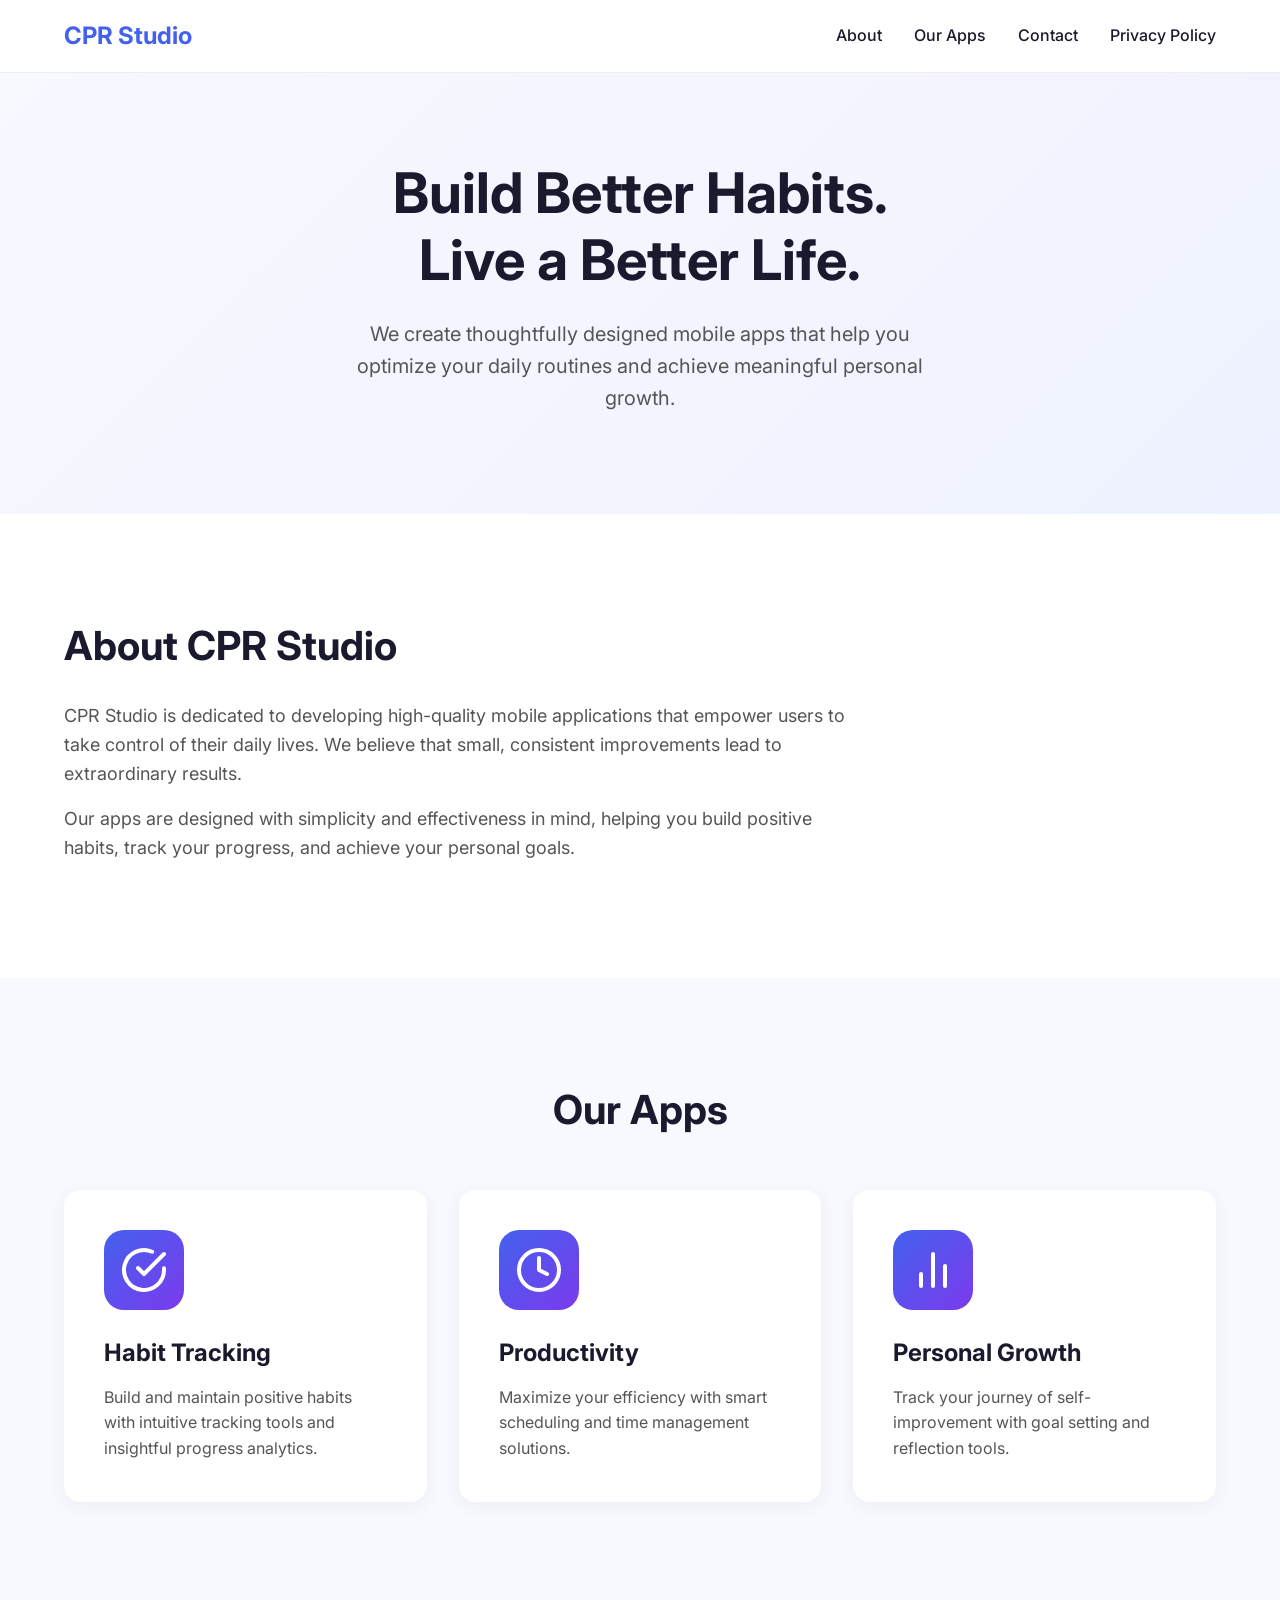
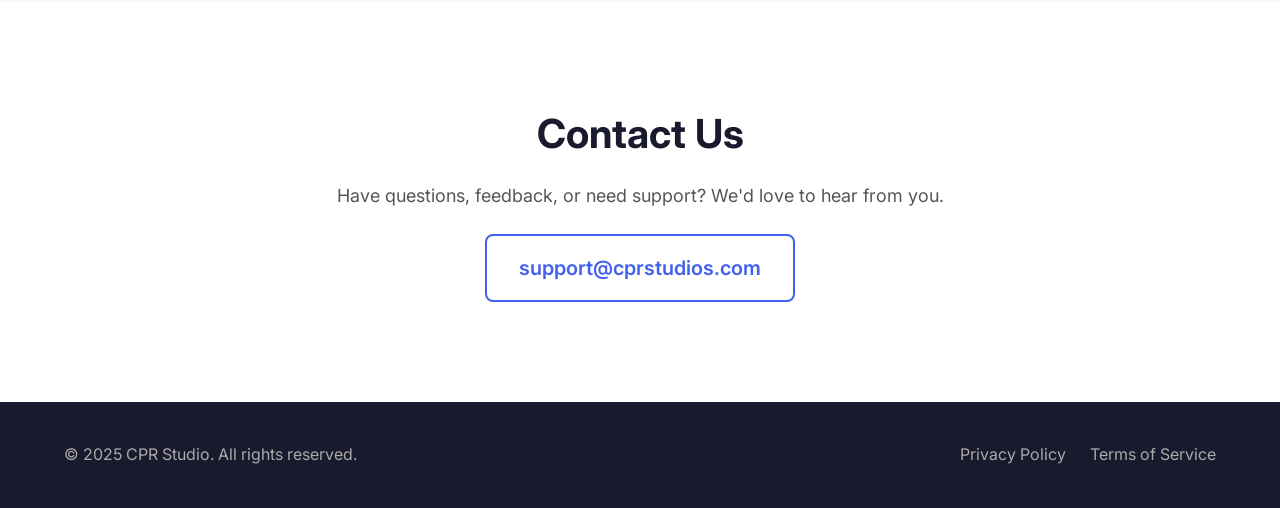
==== index.html @ 20caffec "Initial website for CPR Studio Add landing page, privacy policy, and terms of service for Apple Deve" ====
<!DOCTYPE html>
<html lang="en">
<head>
    <meta charset="UTF-8">
    <meta name="viewport" content="width=device-width, initial-scale=1.0">
    <title>CPR Studio - Mobile Apps for Personal Growth</title>
    <link rel="stylesheet" href="styles.css">
    <link rel="preconnect" href="https://fonts.googleapis.com">
    <link rel="preconnect" href="https://fonts.gstatic.com" crossorigin>
    <link href="https://fonts.googleapis.com/css2?family=Inter:wght@400;500;600;700&display=swap" rel="stylesheet">
</head>
<body>
    <header>
        <nav class="container">
            <div class="logo">CPR Studio</div>
            <ul class="nav-links">
                <li><a href="#about">About</a></li>
                <li><a href="#apps">Our Apps</a></li>
                <li><a href="#contact">Contact</a></li>
                <li><a href="privacy.html">Privacy Policy</a></li>
            </ul>
        </nav>
    </header>

    <main>
        <section class="hero">
            <div class="container">
                <h1>Build Better Habits.<br>Live a Better Life.</h1>
                <p>We create thoughtfully designed mobile apps that help you optimize your daily routines and achieve meaningful personal growth.</p>
            </div>
        </section>

        <section id="about" class="about">
            <div class="container">
                <h2>About CPR Studio</h2>
                <p>CPR Studio is dedicated to developing high-quality mobile applications that empower users to take control of their daily lives. We believe that small, consistent improvements lead to extraordinary results.</p>
                <p>Our apps are designed with simplicity and effectiveness in mind, helping you build positive habits, track your progress, and achieve your personal goals.</p>
            </div>
        </section>

        <section id="apps" class="apps">
            <div class="container">
                <h2>Our Apps</h2>
                <div class="apps-grid">
                    <div class="app-card">
                        <div class="app-icon">
                            <svg xmlns="http://www.w3.org/2000/svg" width="48" height="48" viewBox="0 0 24 24" fill="none" stroke="currentColor" stroke-width="2" stroke-linecap="round" stroke-linejoin="round">
                                <path d="M22 11.08V12a10 10 0 1 1-5.93-9.14"></path>
                                <polyline points="22 4 12 14.01 9 11.01"></polyline>
                            </svg>
                        </div>
                        <h3>Habit Tracking</h3>
                        <p>Build and maintain positive habits with intuitive tracking tools and insightful progress analytics.</p>
                    </div>
                    <div class="app-card">
                        <div class="app-icon">
                            <svg xmlns="http://www.w3.org/2000/svg" width="48" height="48" viewBox="0 0 24 24" fill="none" stroke="currentColor" stroke-width="2" stroke-linecap="round" stroke-linejoin="round">
                                <circle cx="12" cy="12" r="10"></circle>
                                <polyline points="12 6 12 12 16 14"></polyline>
                            </svg>
                        </div>
                        <h3>Productivity</h3>
                        <p>Maximize your efficiency with smart scheduling and time management solutions.</p>
                    </div>
                    <div class="app-card">
                        <div class="app-icon">
                            <svg xmlns="http://www.w3.org/2000/svg" width="48" height="48" viewBox="0 0 24 24" fill="none" stroke="currentColor" stroke-width="2" stroke-linecap="round" stroke-linejoin="round">
                                <path d="M18 20V10"></path>
                                <path d="M12 20V4"></path>
                                <path d="M6 20v-6"></path>
                            </svg>
                        </div>
                        <h3>Personal Growth</h3>
                        <p>Track your journey of self-improvement with goal setting and reflection tools.</p>
                    </div>
                </div>
            </div>
        </section>

        <section id="contact" class="contact">
            <div class="container">
                <h2>Contact Us</h2>
                <p>Have questions, feedback, or need support? We'd love to hear from you.</p>
                <a href="mailto:support@cprstudios.com" class="email-link">support@cprstudios.com</a>
            </div>
        </section>
    </main>

    <footer>
        <div class="container">
            <p>&copy; 2025 CPR Studio. All rights reserved.</p>
            <div class="footer-links">
                <a href="privacy.html">Privacy Policy</a>
                <a href="terms.html">Terms of Service</a>
            </div>
        </div>
    </footer>
</body>
</html>
---- styles.css ----
* {
    margin: 0;
    padding: 0;
    box-sizing: border-box;
}

body {
    font-family: 'Inter', -apple-system, BlinkMacSystemFont, 'Segoe UI', Roboto, sans-serif;
    line-height: 1.6;
    color: #1a1a2e;
    background-color: #ffffff;
}

.container {
    max-width: 1200px;
    margin: 0 auto;
    padding: 0 24px;
}

/* Header */
header {
    position: fixed;
    top: 0;
    left: 0;
    right: 0;
    background: rgba(255, 255, 255, 0.95);
    backdrop-filter: blur(10px);
    z-index: 1000;
    border-bottom: 1px solid #eee;
}

header nav {
    display: flex;
    justify-content: space-between;
    align-items: center;
    height: 72px;
}

.logo {
    font-size: 1.5rem;
    font-weight: 700;
    color: #4361ee;
}

.nav-links {
    display: flex;
    list-style: none;
    gap: 32px;
}

.nav-links a {
    text-decoration: none;
    color: #1a1a2e;
    font-weight: 500;
    transition: color 0.2s;
}

.nav-links a:hover {
    color: #4361ee;
}

/* Hero Section */
.hero {
    padding: 160px 0 100px;
    background: linear-gradient(135deg, #f8f9ff 0%, #eef1ff 100%);
    text-align: center;
}

.hero h1 {
    font-size: 3.5rem;
    font-weight: 700;
    line-height: 1.2;
    margin-bottom: 24px;
    color: #1a1a2e;
}

.hero p {
    font-size: 1.25rem;
    color: #555;
    max-width: 600px;
    margin: 0 auto;
}

/* About Section */
.about {
    padding: 100px 0;
}

.about h2 {
    font-size: 2.5rem;
    margin-bottom: 24px;
    color: #1a1a2e;
}

.about p {
    font-size: 1.125rem;
    color: #555;
    margin-bottom: 16px;
    max-width: 800px;
}

/* Apps Section */
.apps {
    padding: 100px 0;
    background: #f8f9ff;
}

.apps h2 {
    font-size: 2.5rem;
    margin-bottom: 48px;
    text-align: center;
    color: #1a1a2e;
}

.apps-grid {
    display: grid;
    grid-template-columns: repeat(auto-fit, minmax(300px, 1fr));
    gap: 32px;
}

.app-card {
    background: #ffffff;
    padding: 40px;
    border-radius: 16px;
    box-shadow: 0 4px 20px rgba(0, 0, 0, 0.05);
    transition: transform 0.2s, box-shadow 0.2s;
}

.app-card:hover {
    transform: translateY(-4px);
    box-shadow: 0 8px 30px rgba(0, 0, 0, 0.1);
}

.app-icon {
    width: 80px;
    height: 80px;
    background: linear-gradient(135deg, #4361ee 0%, #7c3aed 100%);
    border-radius: 20px;
    display: flex;
    align-items: center;
    justify-content: center;
    margin-bottom: 24px;
    color: white;
}

.app-card h3 {
    font-size: 1.5rem;
    margin-bottom: 12px;
    color: #1a1a2e;
}

.app-card p {
    color: #555;
}

/* Contact Section */
.contact {
    padding: 100px 0;
    text-align: center;
}

.contact h2 {
    font-size: 2.5rem;
    margin-bottom: 16px;
    color: #1a1a2e;
}

.contact p {
    font-size: 1.125rem;
    color: #555;
    margin-bottom: 24px;
}

.email-link {
    display: inline-block;
    font-size: 1.25rem;
    color: #4361ee;
    text-decoration: none;
    font-weight: 600;
    padding: 16px 32px;
    border: 2px solid #4361ee;
    border-radius: 8px;
    transition: all 0.2s;
}

.email-link:hover {
    background: #4361ee;
    color: white;
}

/* Footer */
footer {
    background: #1a1a2e;
    color: #fff;
    padding: 40px 0;
}

footer .container {
    display: flex;
    justify-content: space-between;
    align-items: center;
    flex-wrap: wrap;
    gap: 16px;
}

footer p {
    color: #aaa;
}

.footer-links {
    display: flex;
    gap: 24px;
}

.footer-links a {
    color: #aaa;
    text-decoration: none;
    transition: color 0.2s;
}

.footer-links a:hover {
    color: #fff;
}

/* Legal Pages */
.legal-page {
    padding: 120px 0 80px;
    min-height: calc(100vh - 200px);
}

.legal-page h1 {
    font-size: 2.5rem;
    margin-bottom: 8px;
    color: #1a1a2e;
}

.legal-page .last-updated {
    color: #888;
    margin-bottom: 40px;
}

.legal-page h2 {
    font-size: 1.5rem;
    margin-top: 40px;
    margin-bottom: 16px;
    color: #1a1a2e;
}

.legal-page p,
.legal-page ul,
.legal-page li {
    color: #555;
    margin-bottom: 16px;
}

.legal-page ul {
    padding-left: 24px;
}

.legal-page li {
    margin-bottom: 8px;
}

.legal-page a {
    color: #4361ee;
}

/* Responsive */
@media (max-width: 768px) {
    .hero h1 {
        font-size: 2.5rem;
    }

    .nav-links {
        display: none;
    }

    .apps-grid {
        grid-template-columns: 1fr;
    }

    footer .container {
        flex-direction: column;
        text-align: center;
    }
}
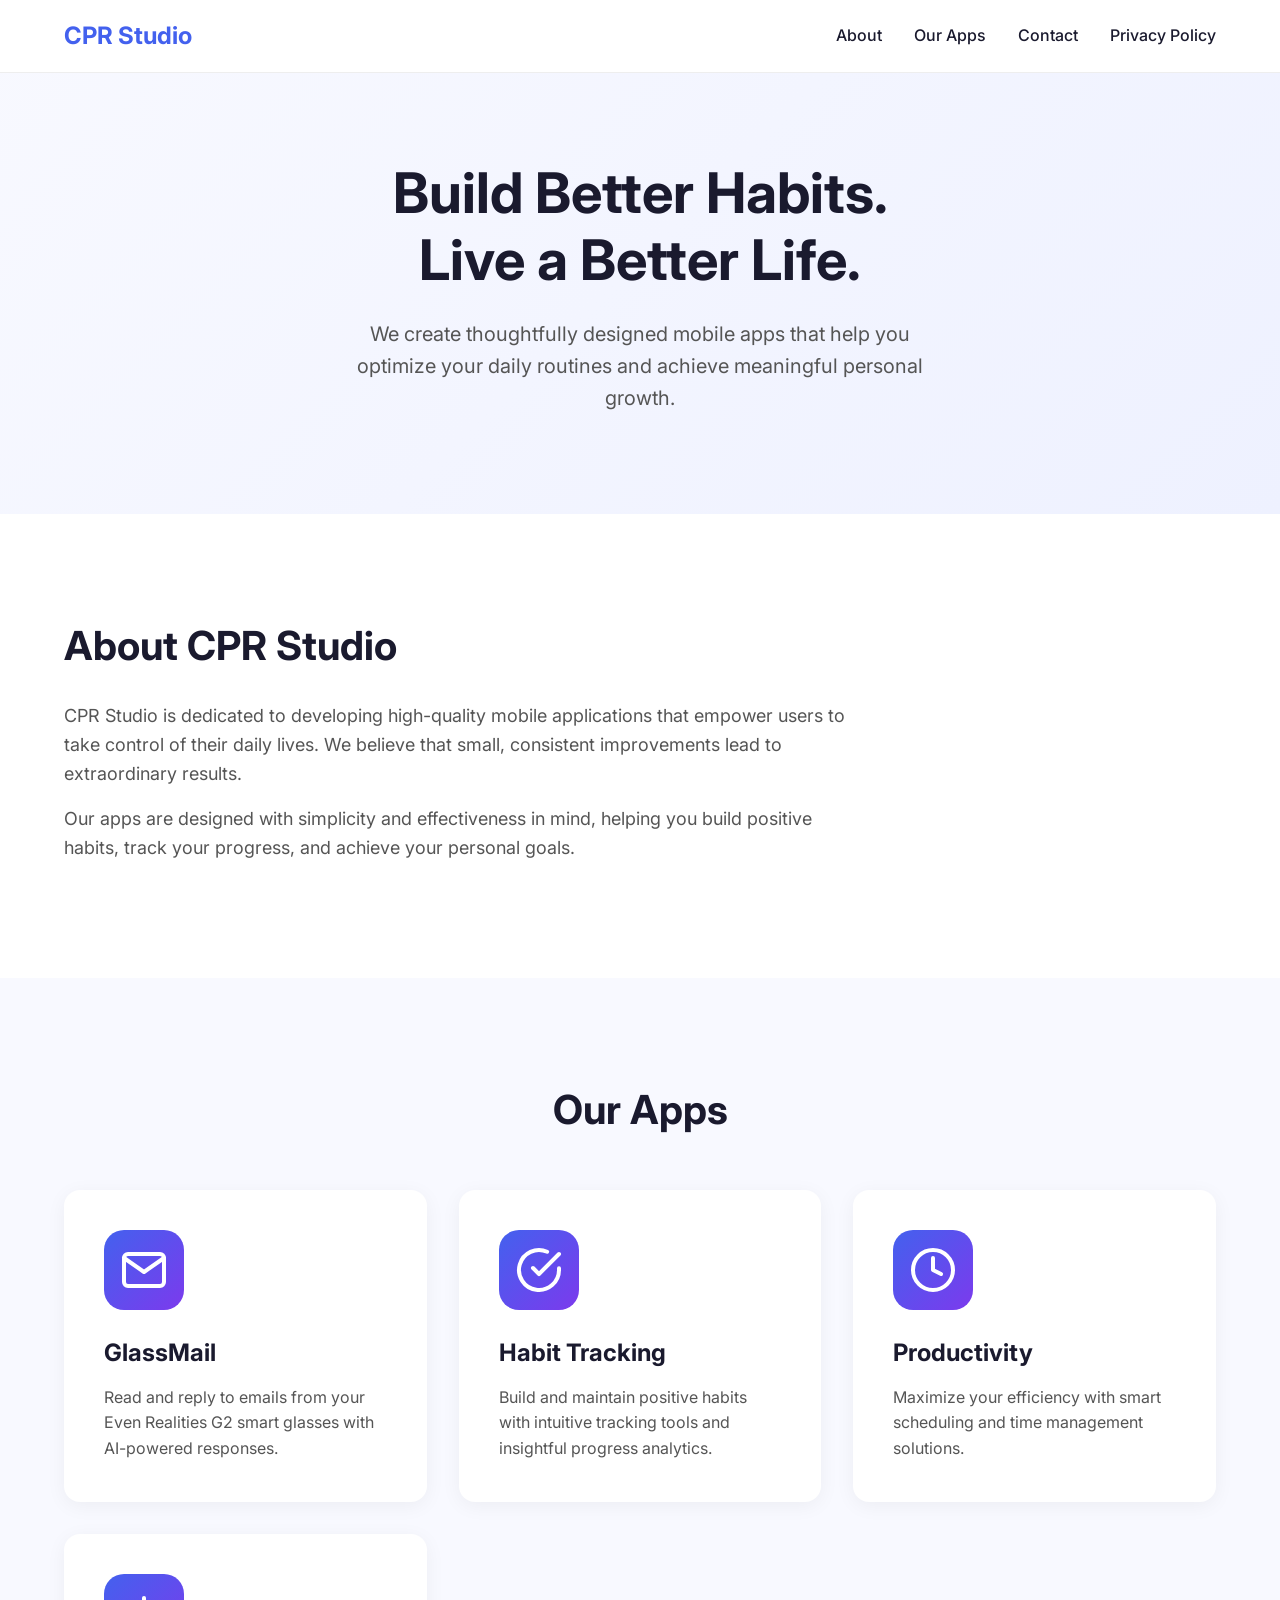
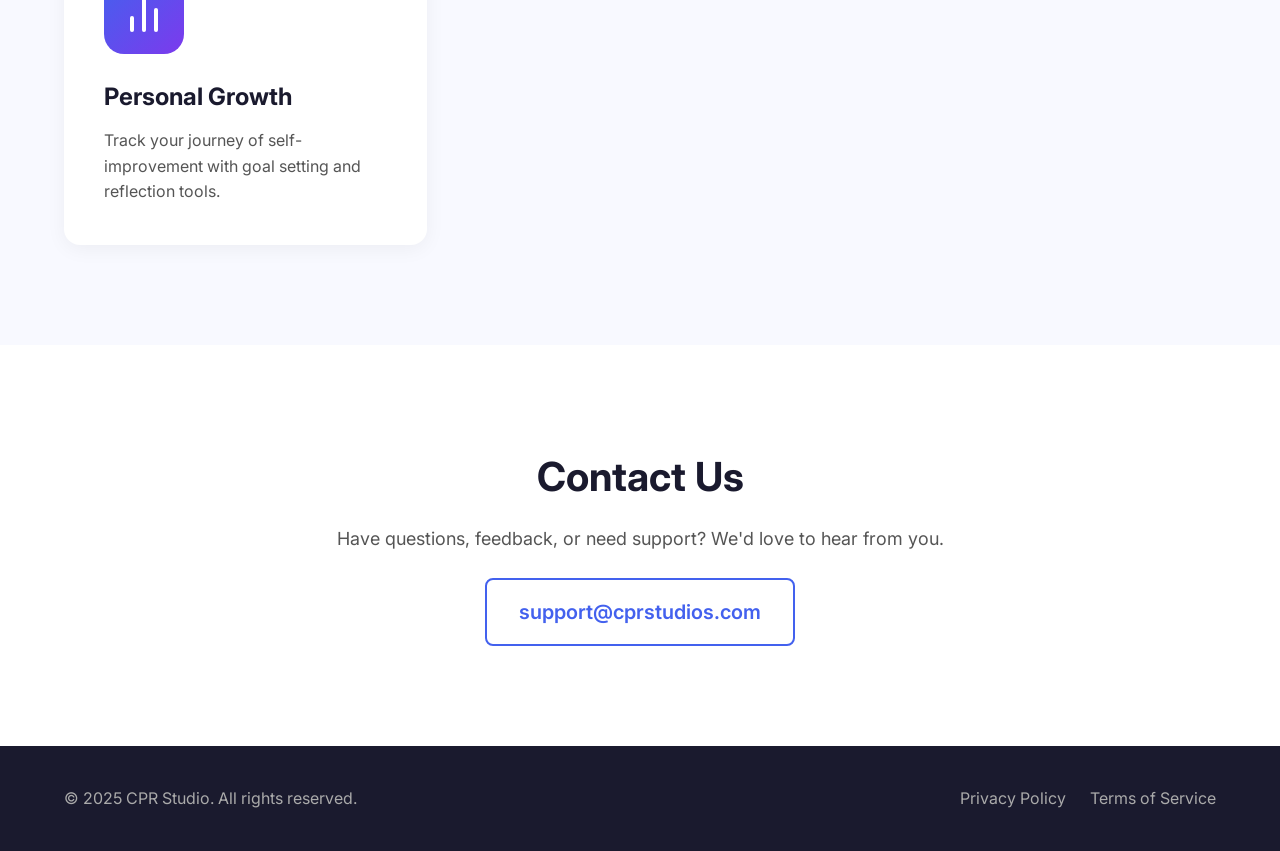
==== commit 28c7d43f: "Add GlassMail landing page" ====
--- a/index.html
+++ b/index.html
@@ -42,6 +42,16 @@
             <div class="container">
                 <h2>Our Apps</h2>
                 <div class="apps-grid">
+                    <a href="glassmail.html" class="app-card" style="text-decoration: none; color: inherit;">
+                        <div class="app-icon">
+                            <svg xmlns="http://www.w3.org/2000/svg" width="48" height="48" viewBox="0 0 24 24" fill="none" stroke="currentColor" stroke-width="2" stroke-linecap="round" stroke-linejoin="round">
+                                <path d="M4 4h16c1.1 0 2 .9 2 2v12c0 1.1-.9 2-2 2H4c-1.1 0-2-.9-2-2V6c0-1.1.9-2 2-2z"></path>
+                                <polyline points="22,6 12,13 2,6"></polyline>
+                            </svg>
+                        </div>
+                        <h3>GlassMail</h3>
+                        <p>Read and reply to emails from your Even Realities G2 smart glasses with AI-powered responses.</p>
+                    </a>
                     <div class="app-card">
                         <div class="app-icon">
                             <svg xmlns="http://www.w3.org/2000/svg" width="48" height="48" viewBox="0 0 24 24" fill="none" stroke="currentColor" stroke-width="2" stroke-linecap="round" stroke-linejoin="round">
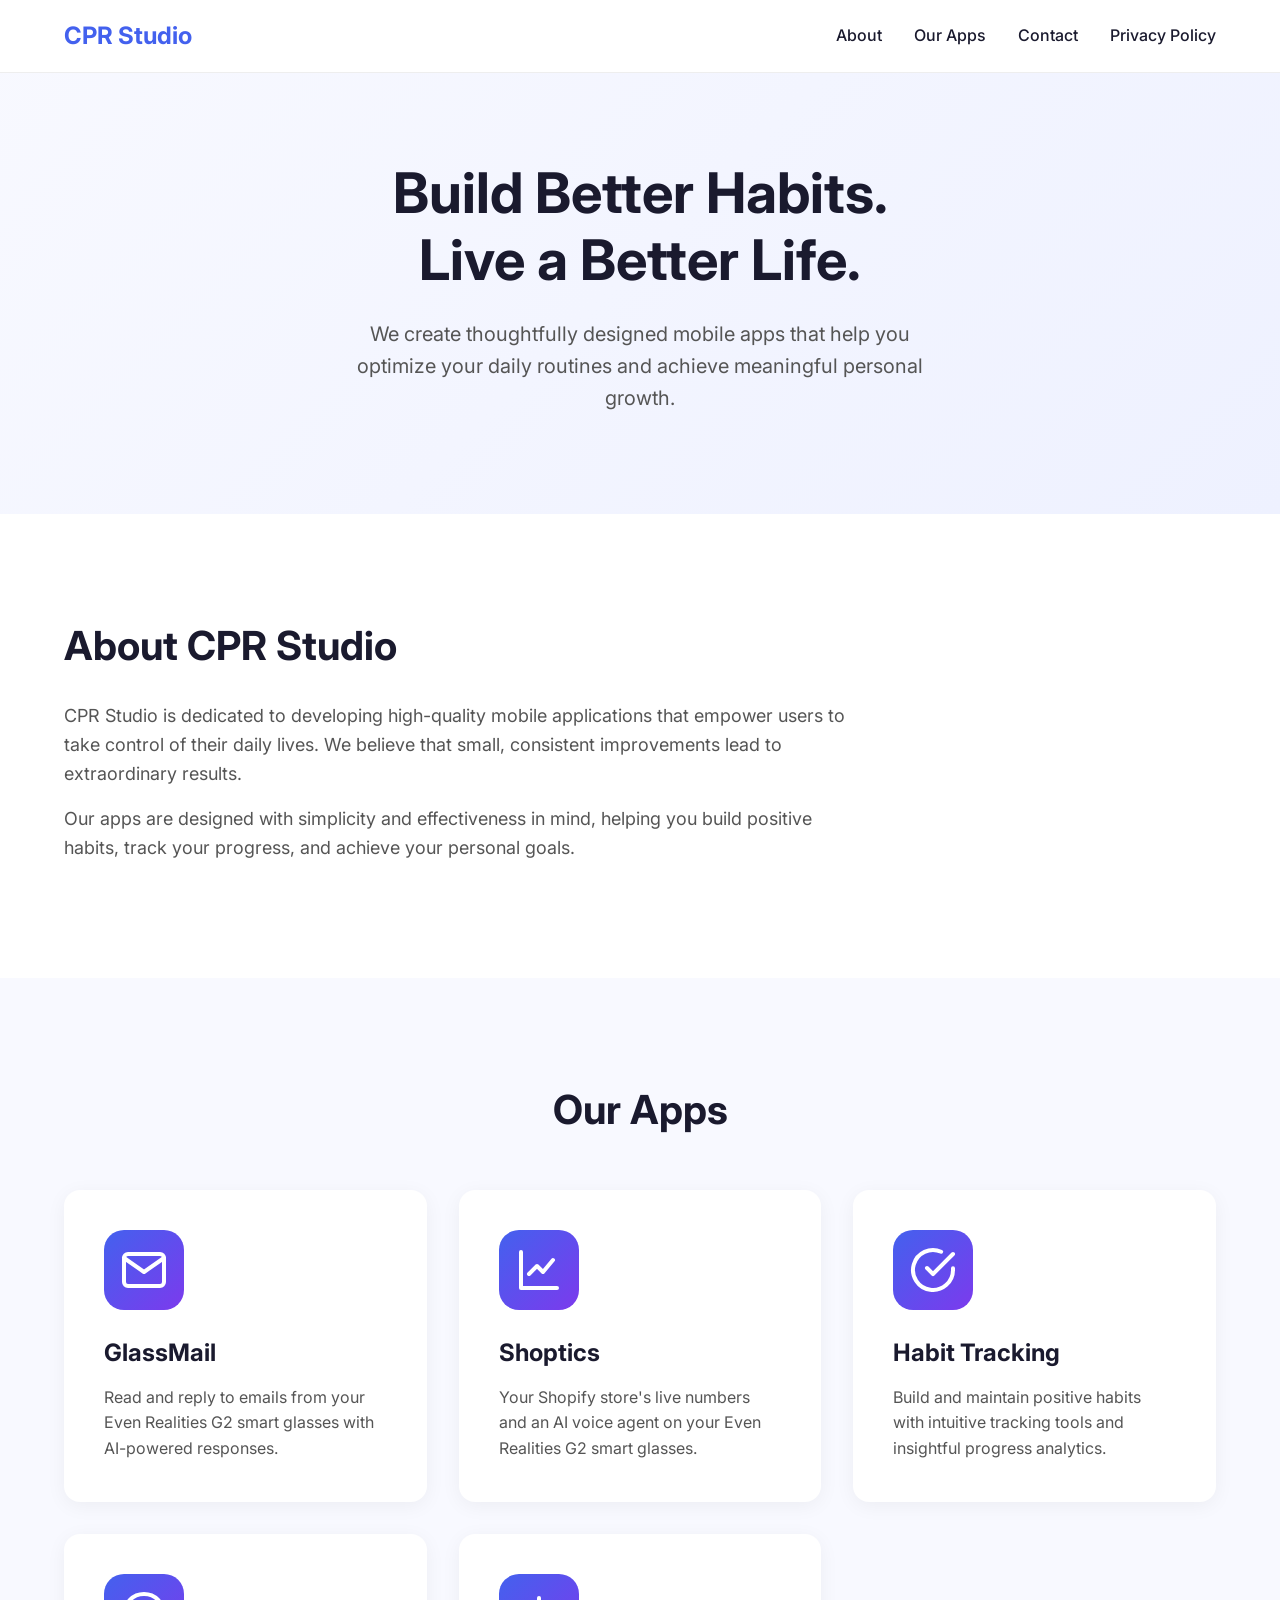
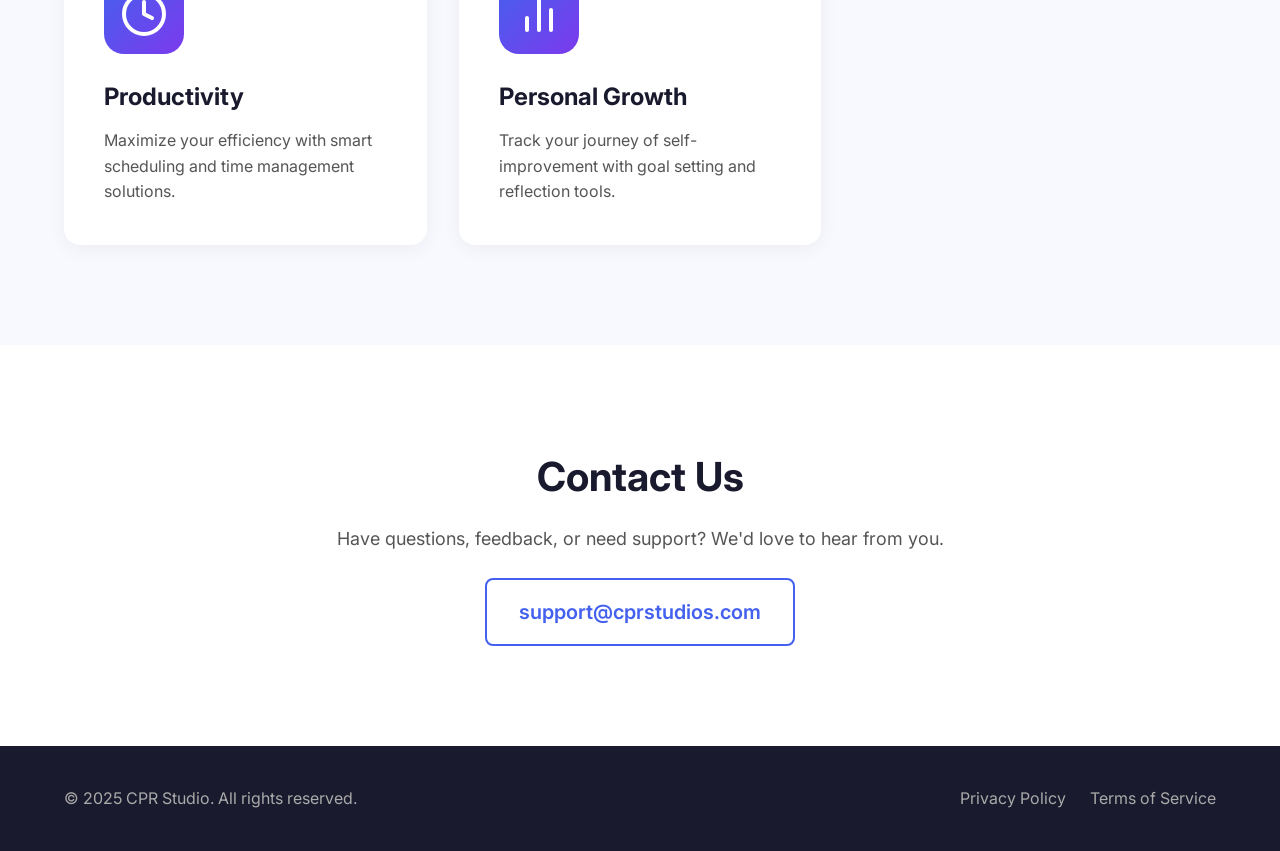
==== commit 1ab35c04: "Add Shoptics: marketing page (/shoptics), setup guide (/shoptics-setup), homepage card Marketing pag" ====
--- a/index.html
+++ b/index.html
@@ -51,6 +51,16 @@
                         </div>
                         <h3>GlassMail</h3>
                         <p>Read and reply to emails from your Even Realities G2 smart glasses with AI-powered responses.</p>
+                    </a>
+                    <a href="shoptics/" class="app-card" style="text-decoration: none; color: inherit;">
+                        <div class="app-icon">
+                            <svg xmlns="http://www.w3.org/2000/svg" width="48" height="48" viewBox="0 0 24 24" fill="none" stroke="currentColor" stroke-width="2" stroke-linecap="round" stroke-linejoin="round">
+                                <path d="M3 3v18h18"></path>
+                                <path d="M7 14l4-4 3 3 5-6"></path>
+                            </svg>
+                        </div>
+                        <h3>Shoptics</h3>
+                        <p>Your Shopify store's live numbers and an AI voice agent on your Even Realities G2 smart glasses.</p>
                     </a>
                     <div class="app-card">
                         <div class="app-icon">
